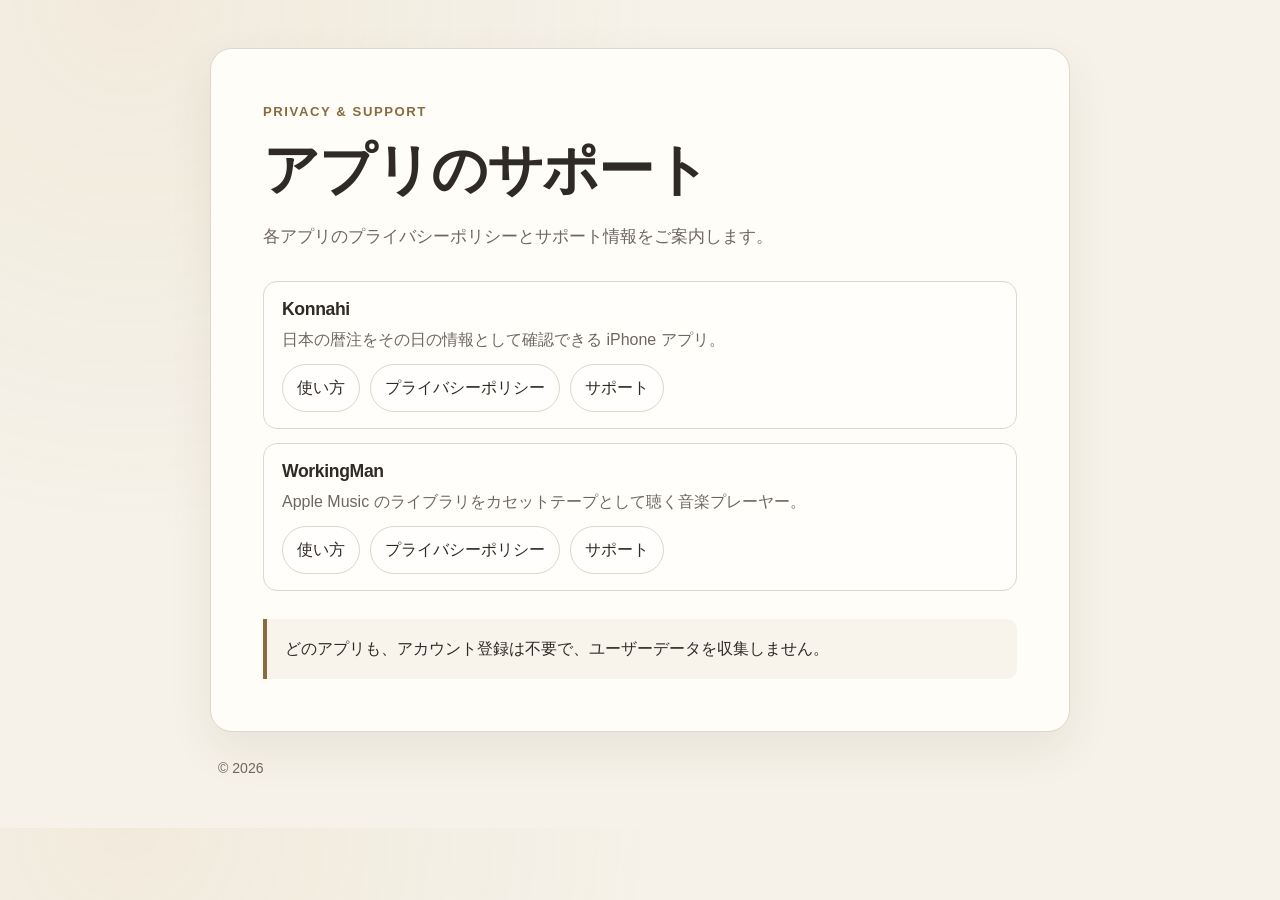
==== index.html @ a37d10e1 "Shared privacy, support and app guide pages for Konnahi and WorkingMan Co-Authored-By: Claude Opus 5" ====
<!doctype html>
<html lang="ja">
<head>
  <meta charset="utf-8">
  <meta name="viewport" content="width=device-width, initial-scale=1">
  <title>Privacy & Support</title>
  <meta name="description" content="Konnahi・WorkingMan のプライバシーポリシーとサポート情報">
  <link rel="stylesheet" href="styles.css">
</head>
<body>
  <main>
    <section class="card">
      <p class="eyebrow">Privacy &amp; Support</p>
      <h1>アプリのサポート</h1>
      <p class="lead">各アプリのプライバシーポリシーとサポート情報をご案内します。</p>

      <ul class="apps">
        <li>
          <h3>Konnahi</h3>
          <p>日本の暦注をその日の情報として確認できる iPhone アプリ。</p>
          <nav>
            <a href="konnahi/">使い方</a>
            <a href="privacy.html#konnahi">プライバシーポリシー</a>
            <a href="support.html#konnahi">サポート</a>
          </nav>
        </li>
        <li>
          <h3>WorkingMan</h3>
          <p>Apple Music のライブラリをカセットテープとして聴く音楽プレーヤー。</p>
          <nav>
            <a href="workingman/">使い方</a>
            <a href="privacy.html#workingman">プライバシーポリシー</a>
            <a href="support.html#workingman">サポート</a>
          </nav>
        </li>
      </ul>

      <div class="note">どのアプリも、アカウント登録は不要で、ユーザーデータを収集しません。</div>
    </section>
  </main>
  <footer>© 2026</footer>
</body>
</html>
---- styles.css ----
:root {
  --bg: #f6f2e9;
  --paper: #fffdf8;
  --ink: #2f2a24;
  --muted: #6f675e;
  --line: #ded7cb;
  --accent: #8a6a3f;
  --shadow: 0 18px 45px rgba(72, 58, 38, 0.08);
}

* { box-sizing: border-box; }

html { scroll-behavior: smooth; }

body {
  margin: 0;
  background:
    radial-gradient(circle at 10% 0%, rgba(196, 164, 111, 0.10), transparent 34rem),
    var(--bg);
  color: var(--ink);
  font-family: -apple-system, BlinkMacSystemFont, "Hiragino Sans", "Yu Gothic", "Noto Sans JP",
               "Segoe UI", sans-serif;
  line-height: 1.75;
}

main {
  width: min(860px, calc(100% - 32px));
  margin: 48px auto;
}

.card {
  background: var(--paper);
  border: 1px solid var(--line);
  border-radius: 22px;
  padding: clamp(24px, 5vw, 52px);
  box-shadow: var(--shadow);
}

.eyebrow {
  margin: 0 0 8px;
  color: var(--accent);
  font-size: 0.82rem;
  font-weight: 700;
  letter-spacing: 0.12em;
  text-transform: uppercase;
}

h1, h2, h3 {
  line-height: 1.35;
  letter-spacing: -0.02em;
}

h1 {
  margin: 0 0 14px;
  font-size: clamp(2rem, 7vw, 3.5rem);
}

h2 {
  margin-top: 2.2rem;
  font-size: 1.35rem;
}

p, li { font-size: 1rem; }

.lead {
  margin: 0 0 30px;
  color: var(--muted);
  font-size: 1.06rem;
}

nav {
  display: flex;
  flex-wrap: wrap;
  gap: 10px;
  margin: 30px 0 6px;
}

a {
  color: #6b4f2c;
  text-underline-offset: 3px;
}

nav a, .button {
  display: inline-block;
  padding: 9px 14px;
  border: 1px solid var(--line);
  border-radius: 999px;
  background: rgba(255,255,255,.65);
  text-decoration: none;
  color: var(--ink);
}

.note {
  margin-top: 28px;
  padding: 16px 18px;
  border-left: 4px solid var(--accent);
  background: rgba(138, 106, 63, .06);
  border-radius: 0 10px 10px 0;
}

small, footer {
  color: var(--muted);
}

footer {
  width: min(860px, calc(100% - 32px));
  margin: -24px auto 48px;
  padding: 0 8px;
  font-size: .88rem;
}
/* Shared site: one policy, a section per app. */
.toc { margin: 8px 0 0; padding-left: 1.2em; }

.app {
  margin-top: 2.6rem;
  padding-top: 1.6rem;
  border-top: 1px solid var(--line);
  scroll-margin-top: 24px;
}

.app h2 { margin-top: 0; }

.app .eyebrow { margin-bottom: 2px; }

.apps {
  display: grid;
  gap: 14px;
  margin: 26px 0 0;
  padding: 0;
  list-style: none;
}

.apps li {
  padding: 16px 18px;
  border: 1px solid var(--line);
  border-radius: 14px;
  background: rgba(255,255,255,.55);
}

.apps h3 { margin: 0 0 4px; font-size: 1.1rem; }

.apps p { margin: 0 0 10px; color: var(--muted); }

.apps nav { margin: 0; }

/* App guide pages */
.shots {
  display: grid;
  grid-template-columns: repeat(auto-fit, minmax(160px, 1fr));
  gap: 14px;
  margin: 18px 0 6px;
}

.shots figure { margin: 0; }

.shots img, .wide img {
  display: block;
  width: 100%;
  height: auto;
  border-radius: 12px;
  border: 1px solid var(--line);
  background: #0b0f14;
}

.shots figcaption, .wide figcaption {
  margin-top: 6px;
  color: var(--muted);
  font-size: .88rem;
  text-align: center;
}

.wide { margin: 18px 0 6px; }

.keys {
  width: 100%;
  border-collapse: collapse;
  margin: 12px 0;
}

.keys th, .keys td {
  padding: 9px 10px;
  border-bottom: 1px solid var(--line);
  text-align: left;
  vertical-align: top;
}

.keys th { white-space: nowrap; color: var(--accent); font-weight: 700; }

dl.faq dt { margin-top: 1.1rem; font-weight: 700; }

dl.faq dd { margin: 4px 0 0; }
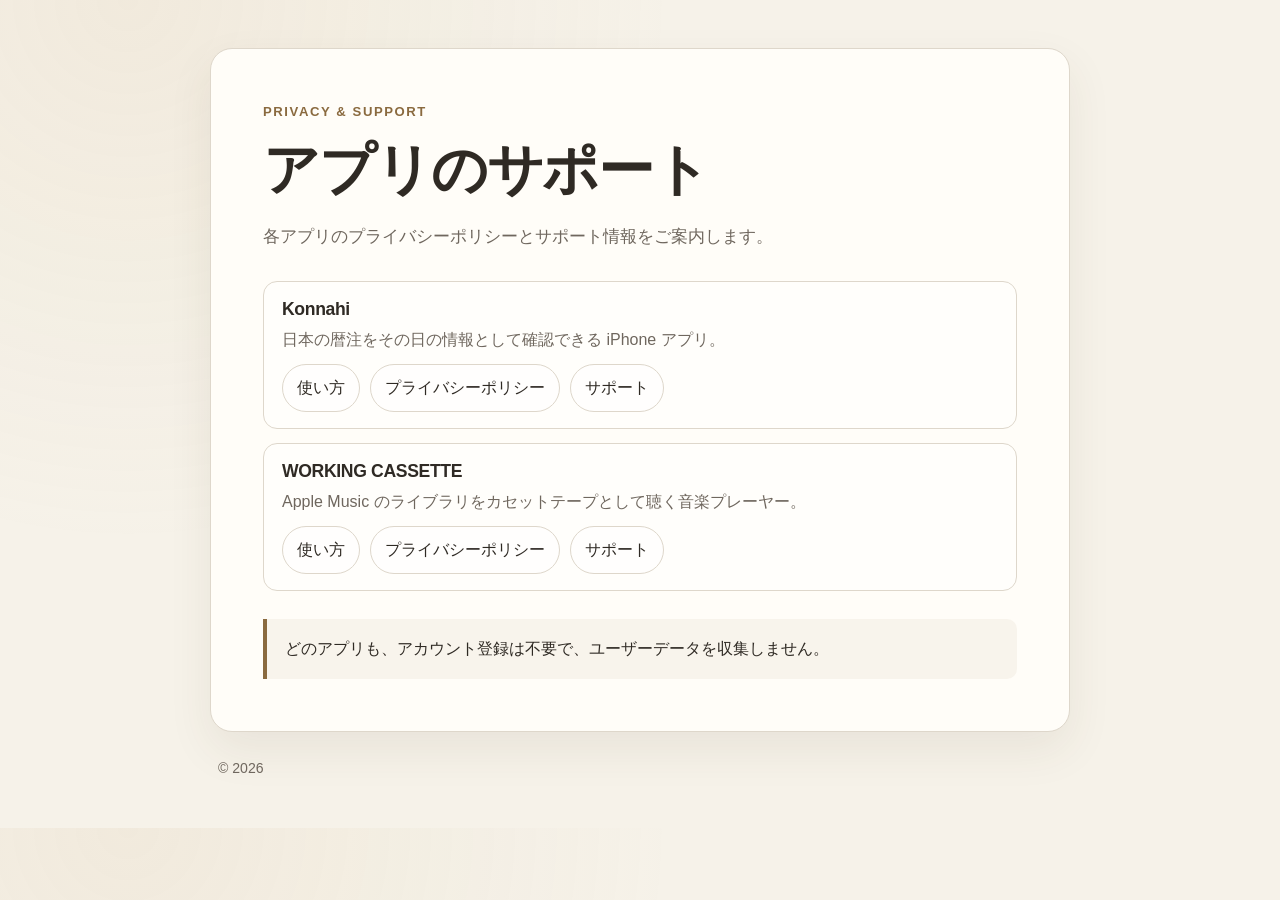
==== commit 39d8b143: "Rename WorkingMan to WORKING CASSETTE in the guide, support and privacy pages (draft) URLs and ancho" ====
--- a/index.html
+++ b/index.html
@@ -4,7 +4,7 @@
   <meta charset="utf-8">
   <meta name="viewport" content="width=device-width, initial-scale=1">
   <title>Privacy & Support</title>
-  <meta name="description" content="Konnahi・WorkingMan のプライバシーポリシーとサポート情報">
+  <meta name="description" content="Konnahi・WORKING CASSETTE のプライバシーポリシーとサポート情報">
   <link rel="stylesheet" href="styles.css">
 </head>
 <body>
@@ -25,7 +25,7 @@
           </nav>
         </li>
         <li>
-          <h3>WorkingMan</h3>
+          <h3>WORKING CASSETTE</h3>
           <p>Apple Music のライブラリをカセットテープとして聴く音楽プレーヤー。</p>
           <nav>
             <a href="workingman/">使い方</a>
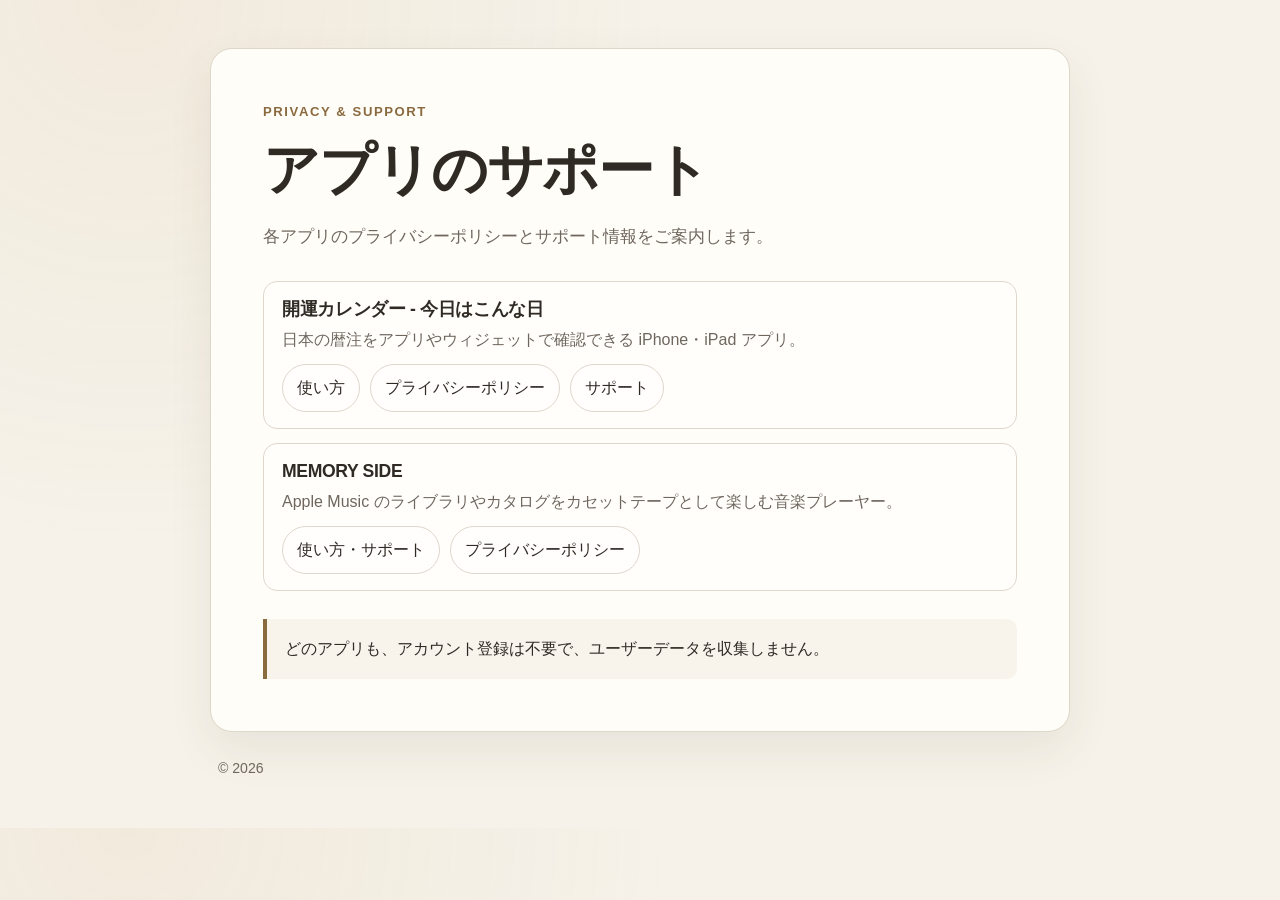
==== commit 0e508a58: "Update support homepage app names and links" ====
--- a/index.html
+++ b/index.html
@@ -3,8 +3,8 @@
 <head>
   <meta charset="utf-8">
   <meta name="viewport" content="width=device-width, initial-scale=1">
-  <title>Privacy & Support</title>
-  <meta name="description" content="Konnahi・WORKING CASSETTE のプライバシーポリシーとサポート情報">
+  <title>アプリのサポート | Iris Noir Works</title>
+  <meta name="description" content="開運カレンダー - 今日はこんな日・MEMORY SIDE の使い方、プライバシーポリシー、サポート情報">
   <link rel="stylesheet" href="styles.css">
 </head>
 <body>
@@ -16,8 +16,8 @@
 
       <ul class="apps">
         <li>
-          <h3>Konnahi</h3>
-          <p>日本の暦注をその日の情報として確認できる iPhone アプリ。</p>
+          <h3>開運カレンダー - 今日はこんな日</h3>
+          <p>日本の暦注をアプリやウィジェットで確認できる iPhone・iPad アプリ。</p>
           <nav>
             <a href="konnahi/">使い方</a>
             <a href="privacy.html#konnahi">プライバシーポリシー</a>
@@ -25,12 +25,11 @@
           </nav>
         </li>
         <li>
-          <h3>WORKING CASSETTE</h3>
-          <p>Apple Music のライブラリをカセットテープとして聴く音楽プレーヤー。</p>
+          <h3>MEMORY SIDE</h3>
+          <p>Apple Music のライブラリやカタログをカセットテープとして楽しむ音楽プレーヤー。</p>
           <nav>
-            <a href="workingman/">使い方</a>
-            <a href="privacy.html#workingman">プライバシーポリシー</a>
-            <a href="support.html#workingman">サポート</a>
+            <a href="memory-side/">使い方・サポート</a>
+            <a href="memory-side/privacy.html">プライバシーポリシー</a>
           </nav>
         </li>
       </ul>
